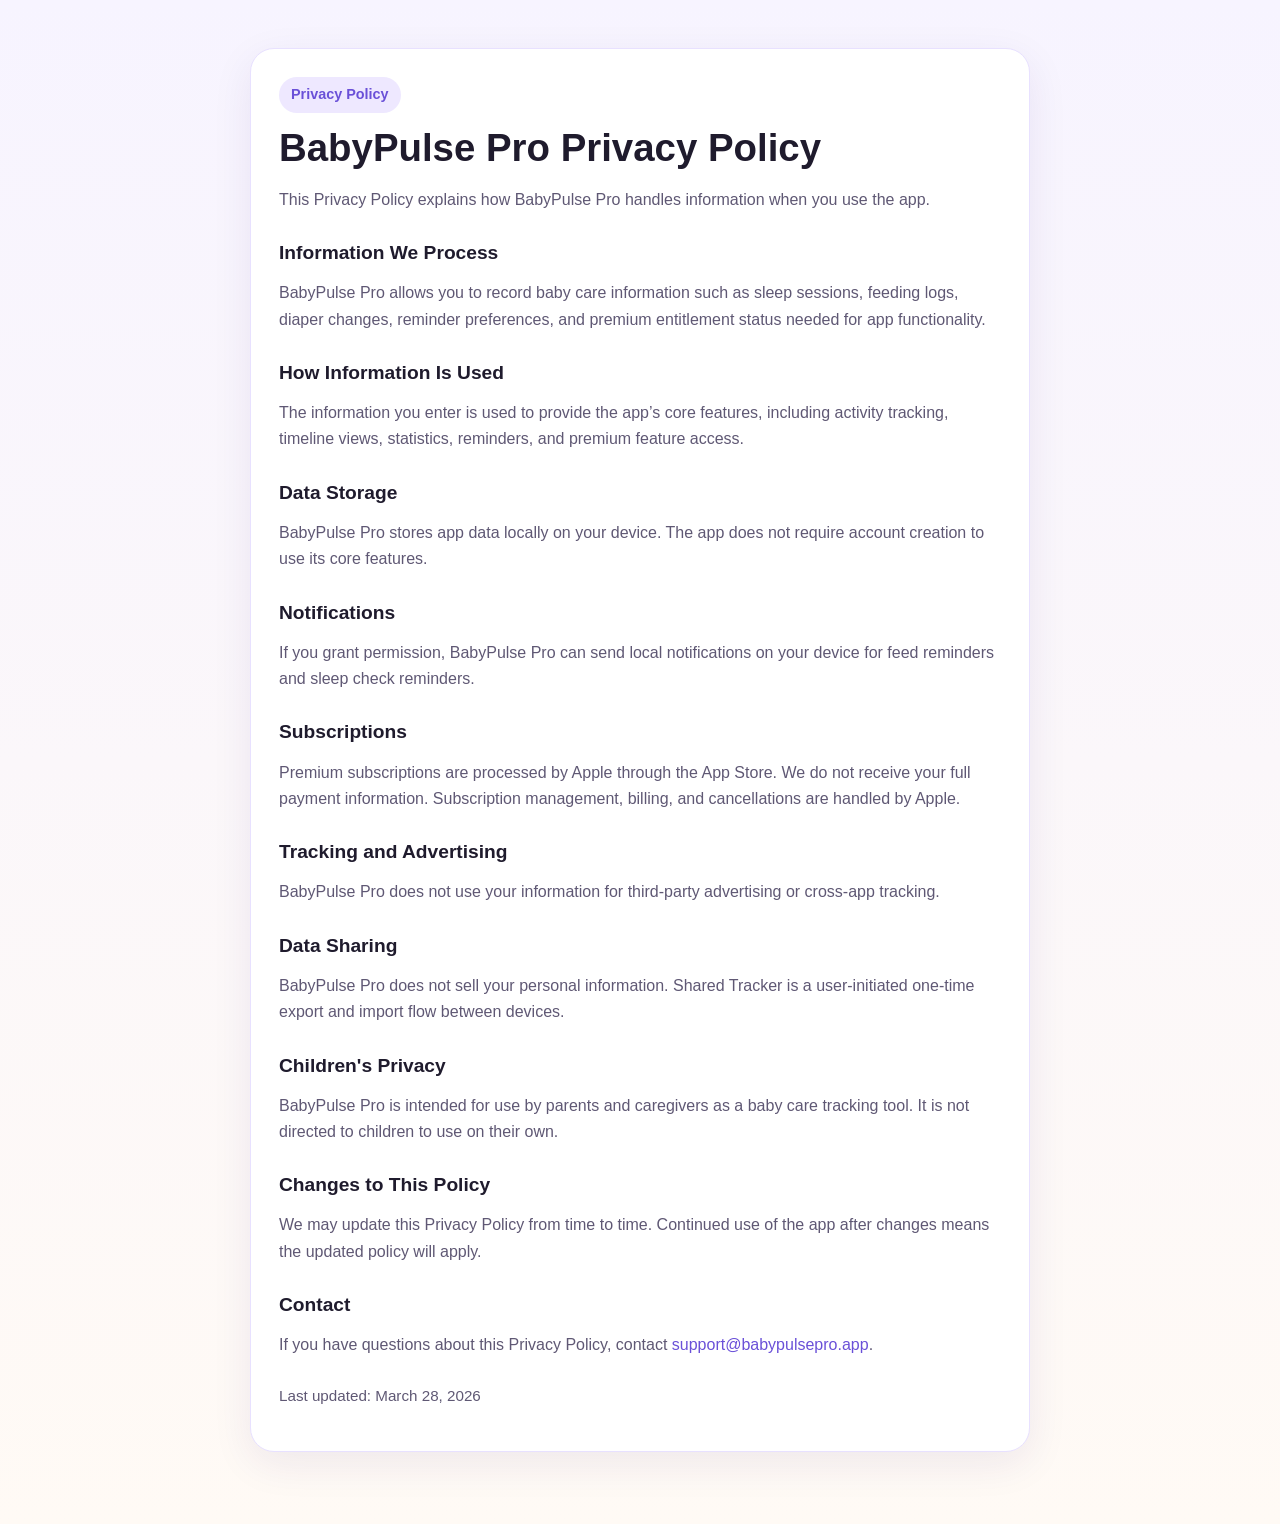
==== docs/privacy-policy.html @ b72fd9ad "Prepare BabyPulse Pro for App Store release" ====
<!doctype html>
<html lang="en">
<head>
  <meta charset="utf-8">
  <meta name="viewport" content="width=device-width, initial-scale=1">
  <title>BabyPulse Pro Privacy Policy</title>
  <style>
    :root {
      color-scheme: light;
      --bg: #f6f3ff;
      --card: #ffffff;
      --text: #1f1b2d;
      --muted: #5f5874;
      --accent: #6a50d8;
      --border: #e8e1ff;
    }

    * { box-sizing: border-box; }

    body {
      margin: 0;
      font-family: -apple-system, BlinkMacSystemFont, "Segoe UI", sans-serif;
      background: linear-gradient(180deg, #f7f4ff 0%, #fffaf5 100%);
      color: var(--text);
      line-height: 1.65;
    }

    .wrap {
      max-width: 820px;
      margin: 0 auto;
      padding: 48px 20px 72px;
    }

    .card {
      background: var(--card);
      border: 1px solid var(--border);
      border-radius: 24px;
      padding: 28px;
      box-shadow: 0 12px 40px rgba(50, 31, 115, 0.08);
    }

    h1, h2 { line-height: 1.2; }
    h1 { margin: 0 0 12px; font-size: 2.4rem; }
    h2 { margin-top: 28px; font-size: 1.2rem; }
    p, li { color: var(--muted); }
    a { color: var(--accent); text-decoration: none; }
    ul { padding-left: 20px; }
    .eyebrow {
      display: inline-block;
      margin-bottom: 12px;
      padding: 6px 12px;
      border-radius: 999px;
      background: #eee8ff;
      color: var(--accent);
      font-weight: 600;
      font-size: 0.9rem;
    }
    .footer {
      margin-top: 24px;
      font-size: 0.95rem;
      color: var(--muted);
    }
  </style>
</head>
<body>
  <main class="wrap">
    <section class="card">
      <div class="eyebrow">Privacy Policy</div>
      <h1>BabyPulse Pro Privacy Policy</h1>
      <p>This Privacy Policy explains how BabyPulse Pro handles information when you use the app.</p>

      <h2>Information We Process</h2>
      <p>BabyPulse Pro allows you to record baby care information such as sleep sessions, feeding logs, diaper changes, reminder preferences, and premium entitlement status needed for app functionality.</p>

      <h2>How Information Is Used</h2>
      <p>The information you enter is used to provide the app’s core features, including activity tracking, timeline views, statistics, reminders, and premium feature access.</p>

      <h2>Data Storage</h2>
      <p>BabyPulse Pro stores app data locally on your device. The app does not require account creation to use its core features.</p>

      <h2>Notifications</h2>
      <p>If you grant permission, BabyPulse Pro can send local notifications on your device for feed reminders and sleep check reminders.</p>

      <h2>Subscriptions</h2>
      <p>Premium subscriptions are processed by Apple through the App Store. We do not receive your full payment information. Subscription management, billing, and cancellations are handled by Apple.</p>

      <h2>Tracking and Advertising</h2>
      <p>BabyPulse Pro does not use your information for third-party advertising or cross-app tracking.</p>

      <h2>Data Sharing</h2>
      <p>BabyPulse Pro does not sell your personal information. Shared Tracker is a user-initiated one-time export and import flow between devices.</p>

      <h2>Children's Privacy</h2>
      <p>BabyPulse Pro is intended for use by parents and caregivers as a baby care tracking tool. It is not directed to children to use on their own.</p>

      <h2>Changes to This Policy</h2>
      <p>We may update this Privacy Policy from time to time. Continued use of the app after changes means the updated policy will apply.</p>

      <h2>Contact</h2>
      <p>If you have questions about this Privacy Policy, contact <a href="mailto:support@babypulsepro.app">support@babypulsepro.app</a>.</p>

      <p class="footer">Last updated: March 28, 2026</p>
    </section>
  </main>
</body>
</html>
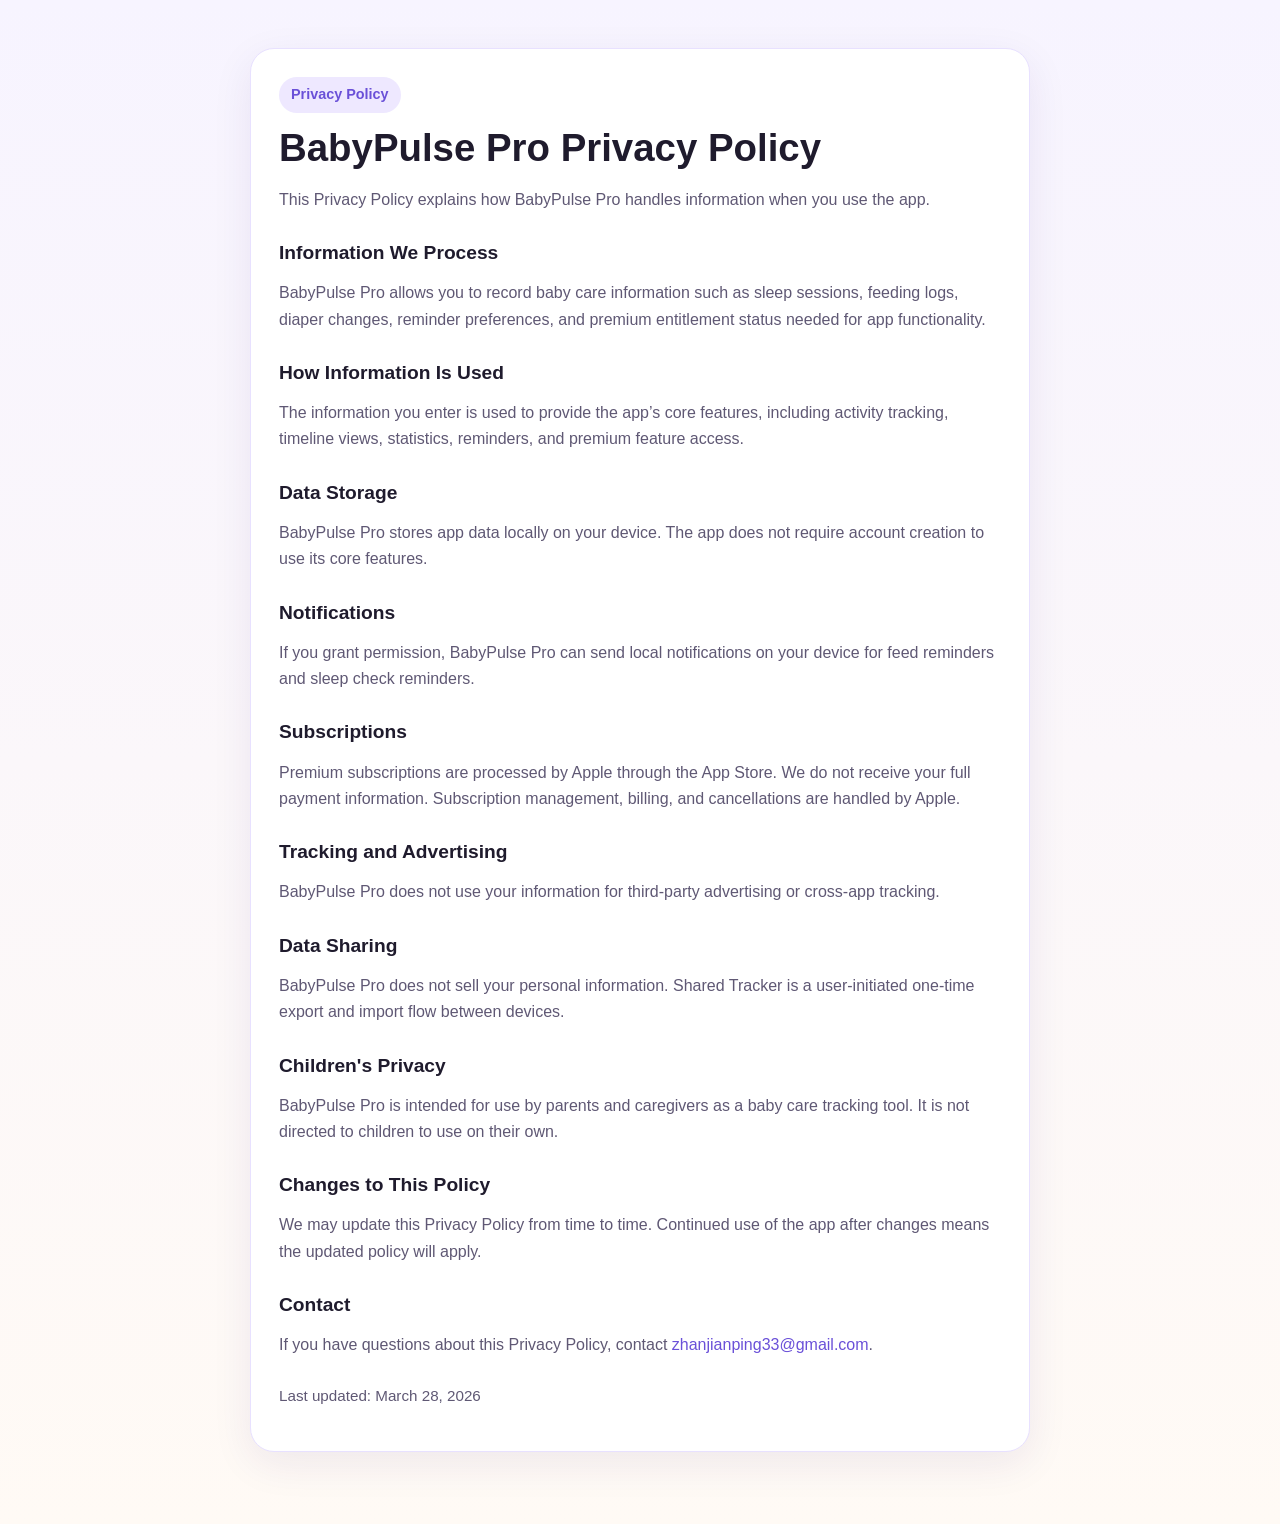
==== commit 0b08ad55: "Add subscription legal links for App Review" ====
--- a/docs/privacy-policy.html
+++ b/docs/privacy-policy.html
@@ -97,7 +97,7 @@
       <p>We may update this Privacy Policy from time to time. Continued use of the app after changes means the updated policy will apply.</p>
 
       <h2>Contact</h2>
-      <p>If you have questions about this Privacy Policy, contact <a href="mailto:support@babypulsepro.app">support@babypulsepro.app</a>.</p>
+      <p>If you have questions about this Privacy Policy, contact <a href="mailto:zhanjianping33@gmail.com">zhanjianping33@gmail.com</a>.</p>
 
       <p class="footer">Last updated: March 28, 2026</p>
     </section>
